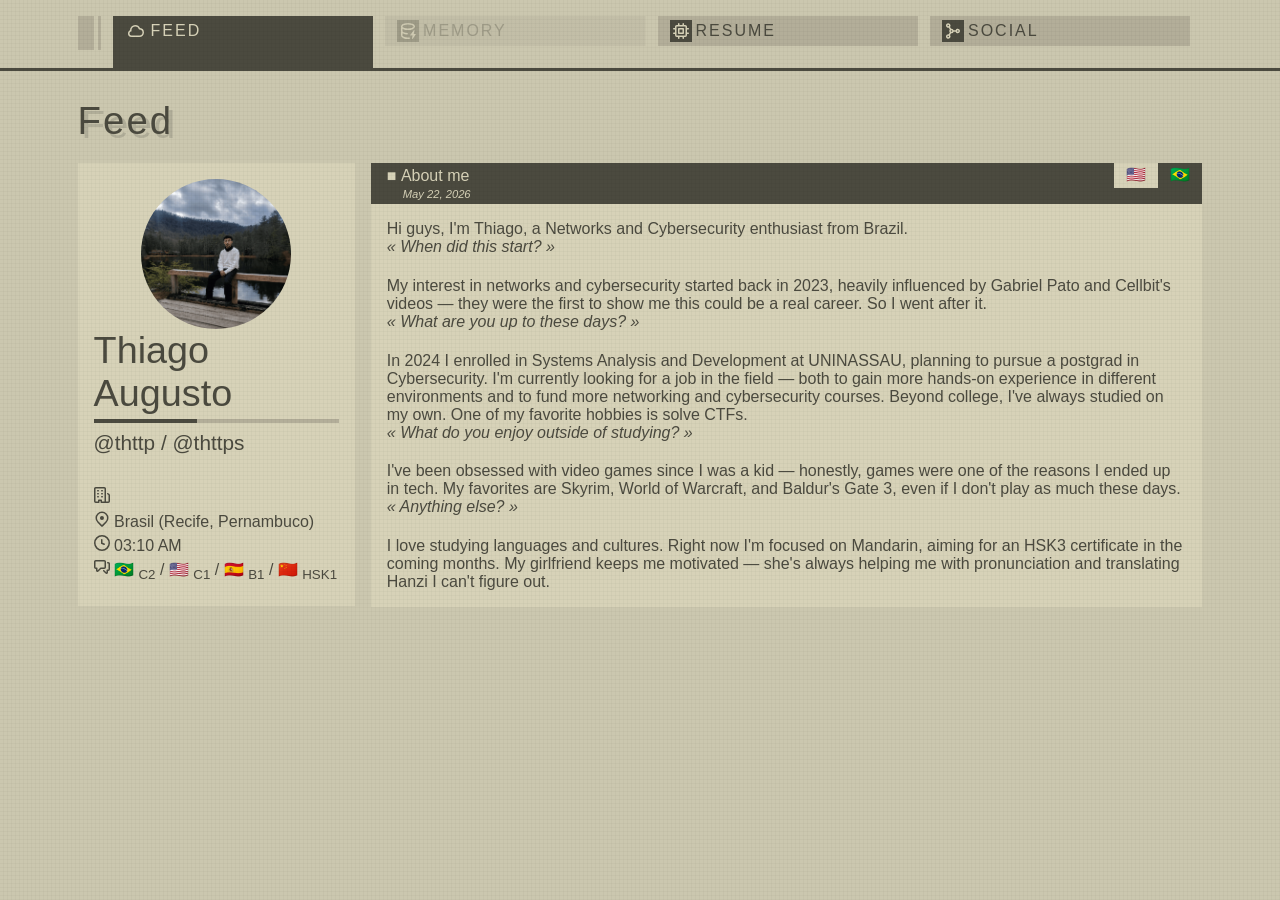
==== index.html @ b385a9b9 "feat: multilingual support in main content" ====
<!DOCTYPE html>
<html lang="en" prefix="og: http://ogp.me/ns#">

<head>
  <meta charset="utf-8">
  <meta name="viewport" content="width=device-width, initial-scale=1.0">
  <meta name="description" content="Portfolio of a weird Network Analyst/SOC. Discover some of my works, projects, and games or consult my resume to know more about me :)">
  <meta property="og:title" content="Thttp | Thiago Augusto online portfolio">
  <meta property="og:description" content="Portfolio of a weird Network Analyst/SOC. Discover some of my works, projects, and games or consult my resume to know more about me :)">
  <meta property="og:url" content="https://thttp.github.io/">
  <meta property="og:type" content="website">

  <link rel="canonical" href="https://thttp.github.io/">
  <link rel="icon" type="image/png" href="assets/img/favicon.png">
  <link rel="apple-touch-icon" sizes="114x114" href="assets/img/icon.png">

  <title>Thttp | Thiago Augusto online portfolio</title>

  <link rel="stylesheet" href="assets/css/root.css">
  <link rel="stylesheet" href="assets/css/styles.css">
  <link rel="stylesheet" href="assets/css/tokyo-night-dark.min.css">
</head>

<body class="loaded">

  <main>

    <div class="overlay"></div>

    <nav>
      <div class="left-border"></div>

      <div class="button active">
        <div>
          <i>
            <svg xmlns="http://www.w3.org/2000/svg" viewBox="0 0 16 16" width="16" height="16">
              <path d="M2 7.25A5.225 5.225 0 0 1 7.25 2a5.222 5.222 0 0 1 4.767 3.029A4.472 4.472 0 0 1 16 9.5c0 2.505-1.995 4.5-4.5 4.5h-8A3.474 3.474 0 0 1 0 10.5c0-1.41.809-2.614 2.001-3.17Zm1.54.482a.75.75 0 0 1-.556.832c-.86.22-1.484.987-1.484 1.936 0 1.124.876 2 2 2h8c1.676 0 3-1.324 3-3s-1.324-3-3-3a.75.75 0 0 1-.709-.504A3.72 3.72 0 0 0 7.25 3.5C5.16 3.5 3.5 5.16 3.5 7.25c.002.146.014.292.035.436l.004.036.001.008Z"></path>
            </svg>
          </i>
          Feed
        </div>
      </div>

      <div class="button disabled">
        <div>
          <i>
            <svg xmlns="http://www.w3.org/2000/svg" viewBox="0 0 16 16" width="16" height="16">
              <path d="M2.5 5.724V8c0 .248.238.7 1.169 1.159.874.43 2.144.745 3.62.822a.75.75 0 1 1-.078 1.498c-1.622-.085-3.102-.432-4.204-.975a5.565 5.565 0 0 1-.507-.28V12.5c0 .133.058.318.282.551.227.237.591.483 1.101.707 1.015.447 2.47.742 4.117.742.406 0 .802-.018 1.183-.052a.751.751 0 1 1 .134 1.494C8.89 15.98 8.45 16 8 16c-1.805 0-3.475-.32-4.721-.869-.623-.274-1.173-.619-1.579-1.041-.408-.425-.7-.964-.7-1.59v-9c0-.626.292-1.165.7-1.591.406-.42.956-.766 1.579-1.04C4.525.32 6.195 0 8 0c1.806 0 3.476.32 4.721.869.623.274 1.173.619 1.579 1.041.408.425.7.964.7 1.59 0 .626-.292 1.165-.7 1.591-.406.42-.956.766-1.578 1.04C11.475 6.68 9.805 7 8 7c-1.805 0-3.475-.32-4.721-.869a6.15 6.15 0 0 1-.779-.407Zm0-2.224c0 .133.058.318.282.551.227.237.591.483 1.101.707C4.898 5.205 6.353 5.5 8 5.5c1.646 0 3.101-.295 4.118-.742.508-.224.873-.471 1.1-.708.224-.232.282-.417.282-.55 0-.133-.058-.318-.282-.551-.227-.237-.591-.483-1.101-.707C11.102 1.795 9.647 1.5 8 1.5c-1.646 0-3.101.295-4.118.742-.508.224-.873.471-1.1.708-.224.232-.282.417-.282.55Z"></path>
              <path d="M14.49 7.582a.375.375 0 0 0-.66-.313l-3.625 4.625a.375.375 0 0 0 .295.606h2.127l-.619 2.922a.375.375 0 0 0 .666.304l3.125-4.125A.375.375 0 0 0 15.5 11h-1.778l.769-3.418Z"></path>
            </svg>
          </i>
          <span data-en="Memory" data-pt="Memória">Memory</span>
        </div>
      </div>

      <div class="button">
        <div>
          <i>
            <svg xmlns="http://www.w3.org/2000/svg" viewBox="0 0 16 16" width="16" height="16">
              <path d="M6.5.75V2h3V.75a.75.75 0 0 1 1.5 0V2h1.25c.966 0 1.75.784 1.75 1.75V5h1.25a.75.75 0 0 1 0 1.5H14v3h1.25a.75.75 0 0 1 0 1.5H14v1.25A1.75 1.75 0 0 1 12.25 14H11v1.25a.75.75 0 0 1-1.5 0V14h-3v1.25a.75.75 0 0 1-1.5 0V14H3.75A1.75 1.75 0 0 1 2 12.25V11H.75a.75.75 0 0 1 0-1.5H2v-3H.75a.75.75 0 0 1 0-1.5H2V3.75C2 2.784 2.784 2 3.75 2H5V.75a.75.75 0 0 1 1.5 0Zm5.75 11.75a.25.25 0 0 0 .25-.25v-8.5a.25.25 0 0 0-.25-.25h-8.5a.25.25 0 0 0-.25.25v8.5c0 .138.112.25.25.25ZM5.75 5h4.5a.75.75 0 0 1 .75.75v4.5a.75.75 0 0 1-.75.75h-4.5a.75.75 0 0 1-.75-.75v-4.5A.75.75 0 0 1 5.75 5Zm.75 4.5h3v-3h-3Z"></path>
            </svg>
          </i>
          <span data-en="Resume" data-pt="Currículo">Resume</span>
        </div>
      </div>

      <div class="button">
        <div>
          <i>
            <svg xmlns="http://www.w3.org/2000/svg" viewBox="0 0 16 16" width="16" height="16">
              <path d="M10.628 7.25a2.25 2.25 0 1 1 0 1.5H8.622a2.25 2.25 0 0 1-2.513 1.466L5.03 12.124a2.25 2.25 0 1 1-1.262-.814l1.035-1.832A2.245 2.245 0 0 1 4.25 8c0-.566.209-1.082.553-1.478L3.768 4.69a2.25 2.25 0 1 1 1.262-.814l1.079 1.908A2.25 2.25 0 0 1 8.622 7.25ZM2.5 2.5a.75.75 0 1 0 1.5 0 .75.75 0 0 0-1.5 0Zm4 4.75a.75.75 0 1 0 0 1.5.75.75 0 0 0 0-1.5Zm6.25 0a.75.75 0 1 0 0 1.5.75.75 0 0 0 0-1.5Zm-9.5 5.5a.75.75 0 1 0 0 1.5.75.75 0 0 0 0-1.5Z"></path>
            </svg>
          </i>
          Social
        </div>
      </div>

      <div class="button">
        <div>
          <i>
            <svg xmlns="http://www.w3.org/2000/svg" viewBox="0 0 16 16" width="16" height="16">
              <path fill-rule="evenodd" d="M6.5.75a.75.75 0 00-1.5 0V2H3.75A1.75 1.75 0 002 3.75V5H.75a.75.75 0 000 1.5H2v3H.75a.75.75 0 000 1.5H2v1.25c0 .966.784 1.75 1.75 1.75H5v1.25a.75.75 0 001.5 0V14h3v1.25a.75.75 0 001.5 0V14h1.25A1.75 1.75 0 0014 12.25V11h1.25a.75.75 0 000-1.5H14v-3h1.25a.75.75 0 000-1.5H14V3.75A1.75 1.75 0 0012.25 2H11V.75a.75.75 0 00-1.5 0V2h-3V.75zm5.75 11.75h-8.5a.25.25 0 01-.25-.25v-8.5a.25.25 0 01.25-.25h8.5a.25.25 0 01.25.25v8.5a.25.25 0 01-.25.25zM5.75 5a.75.75 0 00-.75.75v4.5c0 .414.336.75.75.75h4.5a.75.75 0 00.75-.75v-4.5a.75.75 0 00-.75-.75h-4.5zm.75 4.5v-3h3v3h-3z"></path>
            </svg>
          </i>
          .
        </div>
      </div>
    </nav>

    <div class="separator">
      <div></div>
    </div>

    <header>
      <div class="title">Feed</div>
    </header>

    <section class="extended feed">
      <div class="grid">

        <div class="profile">
          <div class="profile-card">

            <img
              src="assets/img/avatar.png"
              class="avatar"
              alt="Thiago Augusto"
              width="150"
              height="150">

            <div class="name">Thiago Augusto</div>

            <div class="life">
              <div class="bar">
                <div style="width: 42.1282%;"></div>
              </div>
            </div>

            <div class="name-alt">@thttp / @thttps</div>

            <div>
              <svg xmlns="http://www.w3.org/2000/svg" viewBox="0 0 16 16" width="16" height="16">
                <path d="M1.75 16A1.75 1.75 0 0 1 0 14.25V1.75C0 .784.784 0 1.75 0h8.5C11.216 0 12 .784 12 1.75v12.5c0 .085-.006.168-.018.25h2.268a.25.25 0 0 0 .25-.25V8.285a.25.25 0 0 0-.111-.208l-1.055-.703a.749.749 0 1 1 .832-1.248l1.055.703c.487.325.779.871.779 1.456v5.965A1.75 1.75 0 0 1 14.25 16h-3.5a.766.766 0 0 1-.197-.026c-.099.017-.2.026-.303.026h-3a.75.75 0 0 1-.75-.75V14h-1v1.25a.75.75 0 0 1-.75.75Zm-.25-1.75c0 .138.112.25.25.25H4v-1.25a.75.75 0 0 1 .75-.75h2.5a.75.75 0 0 1 .75.75v1.25h2.25a.25.25 0 0 0 .25-.25V1.75a.25.25 0 0 0-.25-.25h-8.5a.25.25 0 0 0-.25.25ZM3.75 6h.5a.75.75 0 0 1 0 1.5h-.5a.75.75 0 0 1 0-1.5ZM3 3.75A.75.75 0 0 1 3.75 3h.5a.75.75 0 0 1 0 1.5h-.5A.75.75 0 0 1 3 3.75Zm4 3A.75.75 0 0 1 7.75 6h.5a.75.75 0 0 1 0 1.5h-.5A.75.75 0 0 1 7 6.75ZM7.75 3h.5a.75.75 0 0 1 0 1.5h-.5a.75.75 0 0 1 0-1.5ZM3 9.75A.75.75 0 0 1 3.75 9h.5a.75.75 0 0 1 0 1.5h-.5A.75.75 0 0 1 3 9.75ZM7.75 9h.5a.75.75 0 0 1 0 1.5h-.5a.75.75 0 0 1 0-1.5Z"></path>
              </svg>
            </div>

            <div>
              <svg xmlns="http://www.w3.org/2000/svg" viewBox="0 0 16 16" width="16" height="16">
                <path d="m12.596 11.596-3.535 3.536a1.5 1.5 0 0 1-2.122 0l-3.535-3.536a6.5 6.5 0 1 1 9.192-9.193 6.5 6.5 0 0 1 0 9.193Zm-1.06-8.132v-.001a5 5 0 1 0-7.072 7.072L8 14.07l3.536-3.534a5 5 0 0 0 0-7.072ZM8 9a2 2 0 1 1-.001-3.999A2 2 0 0 1 8 9Z"></path>
              </svg>
              <span data-en="Brazil (Recife, Pernambuco)" data-pt="Brasil (Recife, Pernambuco)">Brasil (Recife, Pernambuco)</span>
            </div>

            <div>
              <svg xmlns="http://www.w3.org/2000/svg" viewBox="0 0 16 16" width="16" height="16">
                <path d="M8 0a8 8 0 1 1 0 16A8 8 0 0 1 8 0ZM1.5 8a6.5 6.5 0 1 0 13 0 6.5 6.5 0 0 0-13 0Zm7-3.25v2.992l2.028.812a.75.75 0 0 1-.557 1.392l-2.5-1A.751.751 0 0 1 7 8.25v-3.5a.75.75 0 0 1 1.5 0Z"></path>
              </svg>
              <span id="relife-time">--:-- --</span>
            </div>

            <div>
              <svg xmlns="http://www.w3.org/2000/svg" viewBox="0 0 16 16" width="16" height="16">
                <path d="M1.75 1h8.5c.966 0 1.75.784 1.75 1.75v5.5A1.75 1.75 0 0 1 10.25 10H7.061l-2.574 2.573A1.458 1.458 0 0 1 2 11.543V10h-.25A1.75 1.75 0 0 1 0 8.25v-5.5C0 1.784.784 1 1.75 1ZM1.5 2.75v5.5c0 .138.112.25.25.25h1a.75.75 0 0 1 .75.75v2.19l2.72-2.72a.749.749 0 0 1 .53-.22h3.5a.25.25 0 0 0 .25-.25v-5.5a.25.25 0 0 0-.25-.25h-8.5a.25.25 0 0 0-.25.25Zm13 2a.25.25 0 0 0-.25-.25h-.5a.75.75 0 0 1 0-1.5h.5c.966 0 1.75.784 1.75 1.75v5.5A1.75 1.75 0 0 1 14.25 12H14v1.543a1.458 1.458 0 0 1-2.487 1.03L9.22 12.28a.749.749 0 0 1 .326-1.275.749.749 0 0 1 .734.215l2.22 2.22v-2.19a.75.75 0 0 1 .75-.75h1a.25.25 0 0 0 .25-.25Z"></path>
              </svg>
              🇧🇷 <sub>C2</sub> / 🇺🇸 <sub>C1</sub> / 🇪🇸 <sub>B1</sub> / 🇨🇳 <sub>HSK1</sub>
            </div>

          </div>
        </div>

        <div class="timeline">

        <article>
           <div class="header">
             <div class="name">■&nbsp;<span data-en="About me" data-pt="Sobre mim">About me</span></div>
             <div class="metadata">
               <div class="languages">
                 <div class="active" data-lang="en">🇺🇸</div>
                 <div data-lang="pt">🇧🇷</div>
              </div>
              </div>
            </div>

            <div class="header">
              <div class="date"><span data-en="May 22, 2026" data-pt="22 de maio de 2026">May 22, 2026</span></div>
            </div>

            <div class="body">
              <div class="text">
                <p>
                  <span data-en="Hi guys, I'm Thiago, a Networks and Cybersecurity enthusiast from Brazil."
                        data-pt="Olá pessoal, me chamo Thiago, sou um entusiasta em Redes e Segurança Cibernética.">
                    Hi guys, I'm Thiago, a Networks and Cybersecurity enthusiast from Brazil.
                  </span><br>
                  <em data-en="« When did this start? »" data-pt="« Quando isso começou? »">« When did this start? »</em>
                </p>

                <p>
                  <span data-en ="My interest in networks and cybersecurity started back in 2023, heavily influenced by Gabriel Pato and Cellbit's videos — they were the first to show me this could be a real career. So I went after it."
                        data-pt="Meu interesse em redes e segurança cibernética começou em meiados de 2023, muito influenciado pelos vídeos do Gabriel Pato e do Cellbit — foram os primeiros a me mostrar que isso podia ser uma carreira real. E fui atrás.">
                    My interest in networks and cybersecurity started back in 2023, heavily influenced by Gabriel Pato and Cellbit's videos — they were the first to show me this could be a real career. So I went after it.
                  </span><br>
                  <em data-en="« What are you up to these days? »" data-pt="« O que faz atualmente? »">« What are you up to these days? »</em>
                </p>

                <p>
                  <span data-en="In 2024 I enrolled in Systems Analysis and Development at UNINASSAU, planning to pursue a postgrad in Cybersecurity. I'm currently looking for a job in the field — both to gain more hands-on experience in different environments and to fund more networking and cybersecurity courses. Beyond college, I've always studied on my own. One of my favorite hobbies is solve CTFs."
                        data-pt="Em 2024 entrei para a faculdade de Análise e Desenvolvimento de Sistemas na UNINASSAU, planejando fazer uma pós-graduação em Segurança Cibernética. Atualmente estou em busca de um emprego na área — tanto para ganhar mais experiência prática em diferentes ambientes quanto para financiar mais cursos de redes e segurança cibernética. Além da faculdade, sempre estudei por conta própria. Um dos meus hobbies favoritos é resolver CTFs.">
                    In 2024 I enrolled in Systems Analysis and Development at UNINASSAU, planning to pursue a postgrad in Cybersecurity. I'm currently looking for a job in the field — both to gain more hands-on experience in different environments and to fund more networking and cybersecurity courses. Beyond college, I've always studied on my own. One of my favorite hobbies is solve CTFs.
                   </span><br>
                   <em data-en="« What do you enjoy outside of studying? »" data-pt="« O que gosta de fazer além de estudar? »">« What do you enjoy outside of studying? »</em>
                </p>
 
                <p>
                  <span data-en="I've been obsessed with video games since I was a kid — honestly, games were one of the reasons I ended up in tech. My favorites are Skyrim, World of Warcraft, and Baldur's Gate 3, even if I don't play as much these days."
                        data-pt="Sou fissurado em video games desde pequeno — sinceramente, os jogos foram um dos motivos que me fez seguir para a área de tecnologia. Meus jogos favoritos são Skyrim, World of Warcraft e Baldur's Gate 3, mesmo que hoje em dia não jogue tanto.">
                    I've been obsessed with video games since I was a kid — honestly, games were one of the reasons I ended up in tech. My favorites are Skyrim, World of Warcraft, and Baldur's Gate 3, even if I don't play as much these days.
                  </span><br>
                  <em data-en="« Anything else? »" data-pt="« Algo mais? »">« Anything else? »</em>
                </p>

                <p>
                  <span data-en="I love studying languages and cultures. Right now I'm focused on Mandarin, aiming for an HSK3 certificate in the coming months. My girlfriend keeps me motivated — she's always helping me with pronunciation and translating Hanzi I can't figure out."
                        data-pt="Adoro estudar idiomas e culturas. Atualmente estou focado no mandarim, com o objetivo de conquistar o certificado HSK3 nos próximos meses. Minha namorada me mantém motivado — ela sempre me ajuda com a pronúncia e na tradução dos Hanzi que não consigo entender.">
                    I love studying languages and cultures. Right now I'm focused on Mandarin, aiming for an HSK3 certificate in the coming months. My girlfriend keeps me motivated — she's always helping me with pronunciation and translating Hanzi I can't figure out.
                  </span>
                </p>
              </div>
            </div>
          </article>

        </div>

      </div>
    </section>

  </main>

  <script src="assets/js/main.js"></script>
</body>
</html>
---- assets/css/root.css ----
/* Variables */
:root {
  /* Colors */
  --black: #4B4A3F;
  --white: #D7D2B8;
  --gray: #B3AE99;
  --blank: #E9E9E9;

  /* Text colors */
  --error: #BE7F74;
  --warn: #C0B496;
  --warn-alt: #E6DDAF;
  --link: #003A6B;
  --link-hover: #477698;

  /* Shadow colors */
  --shadow: rgba(75, 74, 63, .6);
  --shadow-light: rgba(75, 74, 63, .2);

  /* Background */
  --background: #CBC7AF;
  --background-loader: #000;
  --background-code: #1a1b26;
  --background-code-inline: #CBC7AE;

  /* Text size */
  --font-small: .7rem;
  --font-tall: 1.3rem;
  --font-taller: 1.6rem;
  --font-tallest: 2.4rem;
  --font-tag: .9rem;

  /* Icon sizes */
  --icon-size:  16px;
  --icon-tag-size: 12px;
  --icon-button-size: 22px;

  /* Border sizes */
  --border-thin: 1px;
  --border-normal: 2px;
  --border-thick: 3px;
  --border-xxthick: 8px;
  --border-xxxthick: 16px;

  /* Spacing */
  --spacing-1: 2px;
  --spacing-2: 4px;
  --spacing-3: 8px;
  --spacing-4: 12px;
  --spacing-5: 16px;
  --spacing-6: 20px;
  --spacing-7: 24px;
  --spacing-8: 28px;
  --spacing-9: 32px;

  /* Animations */
  --button-select-animation: .5s;
  --button-flash-animation: 2s;
  --loading-bar-animation: .1;
  --translation-animation: .4s;
  --frame-wrapper-animation: .4s;
  --card-hover-animation: .6s;
  --fade-animation: .4s;
  --fade-menu-delay: .1s;
  --fade-aside-delay: .05s;
  --fade-article-delay: .2s;
  --fade-link-delay: .05s;
  --social-link-hover-animation: .2s;

  /* Opacity */
  --secondary-opacity: .75;
  --disabled-opacity: .35;
  --placeholder-opacity: .2;

  /* Filters */
  --sepia-ratio: 50%;

  /* Buttons */
  --button-min-width: 140px;
  --button-minimize-border-radius: 8px;

  /* Tags */
  --tag-border-radius: 12px;

  /* Inline code */
  --code-inline-border-radius: 4px;

  /* Loading bar */
  --loading-bar-size: 18rem;

  /* Epsilon */
  --e: 4.9406564584124654e-322;
}

/* Body */
html {
  --webkit-text-size-adjust: 100%;
}

body {
  font-family: Lato, -apple-system, BlinkMacSystemFont, "Segoe UI", Roboto, "Helvetica Neue", Arial, sans-serif, "Apple Color Emoji", "Segoe UI Emoji", "Segoe UI Symbol";
  background-color: var(--background-loader);
  margin: 0;
  padding: 0;
}

.overlay {
  position: fixed;
  top: 0;
  left: 0;
  right: 0;
  bottom: 0;
  z-index: 500;
  pointer-events: none;
  background-image: linear-gradient(90deg, transparent, transparent 3px, rgba(0,0,0,.05) 4px), linear-gradient(transparent, transparent 3px, rgba(0,0,0,.05) 4px);
  background-size: 4px 4px;
}

/* Links */
a,
a:visited {
  color: var(--link);
  text-decoration: none;
  outline: none;
}

a:hover {
  color: var(--link-hover);
}

/* Loader */
#loader {
  color: var(--white);
  position: fixed;
  top: 0;
  left: 0;
  right: 0;
  bottom: 0;
  display: flex;
  flex-direction: column;
  justify-content: center;
  align-items: center;
  z-index: -1;
}

/* Unsupported browser */
#unsupported {
  margin: auto;
  padding: var(--spacing-4);
  font-size: 1rem;
}

#unsupported:not(.visible) {
  display: none;
  pointer-events: none;
}

#unsupported.visible+#loader-bar {
  display: none;
}

#unsupported sub {
  float: right;
  opacity: var(--disabled-opacity);
}

/* Loader bar and text */
#loader-bar {
  width: 70vw;
  max-width: var(--loading-bar-size);
  height: .4rem;
  padding: 1px;
  background-color: var(--gray);
}

#loader-bar>div {
  transition: width var(--loading-bar-animation);
  background-color: var(--black);
  height: 100%;
  width: 0%;
}

#loader-bar.error>div {
  background-color: var(--error);
}

#loader-text {
  width: 70vw;
  max-width: var(--loading-bar-size);
  margin-top: .5rem;
  height: 1rem;
  font-size: .8rem;
}

#loader-text .error {
  color: var(--error);
}

#loader-text>div {
  white-space: pre;
  font-family: monospace;
}

#loader-text>div:nth-child(1) {
  opacity: 1;
}

#loader-text>div:nth-child(2) {
  opacity: .9;
}

#loader-text>div:nth-child(3) {
  opacity: .8;
}

#loader-text>div:nth-child(4) {
  opacity: .6;
}

#loader-text>div:nth-child(5) {
  opacity: .4;
}

#loader-text>div:nth-child(6) {
  opacity: .2;
}

#loader-text>div:nth-child(7) {
  opacity: .1;
}

#loader-text>div {
  opacity: 0;
}
---- assets/css/styles.css ----
/* == Loader ========================================================================= */

body.loaded {
  background-color: var(--background);
  background-image: url("/as/v4/css/background.svg");
  background-size: cover;
}

.loader {
  position: fixed;
  top: 0;
  left: 0;
  right: 0;
  bottom: 0;
}

/* Lazy loading */
.lazy:not(.initial) {
  opacity: var(--placeholder-opacity);
  transition: opacity var(--fade-animation) ease-out;
}
.lazy.initial, .lazy.loaded, .lazy.error {
  opacity: initial;
}
.lazy.exited {
  visibility: hidden;
}

/* == Main ========================================================================= */

main {
  width: 100vw;
  height: 100vh;
  display: grid;
  grid-template-rows: min-content min-content min-content min-content max-content;
  grid-template-columns: .125fr 4fr .125fr;
  grid-template-areas:
    "nav nav nav"
    "separator separator separator"
    ". header ."
    "aside aside aside"
    "section section section";
  gap: 0 var(--spacing-5);
}

@media (min-width: 380px) {
  main {
    grid-template-areas:
      "nav nav nav"
      "separator separator separator"
      ". header ."
      ". aside ."
      ". section .";
  }
}

@media (min-width: 1180px) {
  main {
    grid-template-rows: min-content min-content min-content auto;
    grid-template-columns: .25fr 1.25fr 3.25fr .25fr;
    grid-template-areas:
      "... nav nav ..."
      "separator separator separator separator"
      ". header header ."
      ". aside section .";
  }
}

@media (min-width: 1720px) {
  main {
    grid-template-columns: .5fr 1fr 3fr .5fr;
  }
}

/* Selection */

::-moz-selection {
  color: var(--white);
  background: var(--black);
}

::selection {
  color: var(--white);
  background: var(--black);
}

.unselectable {
  -webkit-touch-callout: none;
  -webkit-user-select: none;
  -khtml-user-select: none;
  -moz-user-select: none;
  -ms-user-select: none;
  user-select: none;
}

/* == General ========================================================================= */

/* Disable scrollbars */
*::-webkit-scrollbar {
  display: none;
}

* {
  -ms-overflow-style: none;
  scrollbar-width: none;
}

/* Paragraphs */
p {
  margin: 0;
  padding: 0;
}

p:not(:last-child) {
  margin-bottom: var(--spacing-4);
}

/* Inline code */
code:not([class^=language-]) {
  background-color: var(--background-code-inline);
  border-radius: var(--code-inline-border-radius);
  padding: calc(var(--spacing-1) / 2) var(--spacing-2) var(--spacing-1);
}

/* == Buttons ========================================================================= */

.button {
  min-width: var(--button-min-width);
  color: var(--black);
  border-top: var(--border-normal) solid transparent;
  border-bottom: var(--border-normal) solid transparent;
  transition: border-color var(--button-select-animation) ease-out;
  cursor: pointer;
  display: flex;
  margin-bottom: var(--spacing-2);
}

.button:hover,
.button.active {
  border-color: var(--black);
  animation: flash var(--button-flash-animation) infinite;
}

.button>div {
  width: 100%;
  display: flex;
  align-items: center;
  margin: var(--spacing-1) 0;
  padding: 0 var(--spacing-2) var(--spacing-1);
  background: linear-gradient(to left, var(--gray) 50%, var(--black) 50%) right;
  background-size: 250% 100%;
  transition: var(--button-select-animation) ease-out;
}

.button>div::before {
  content: "■";
  margin-right: var(--spacing-2);
}

.button:hover>div,
.button.active>div {
  color: var(--white);
  background-position: left;
  box-shadow: 1px 1px 3px var(--shadow);
}

.button.active>div {
  background: linear-gradient(to left, var(--black) 50%, var(--blank) 50%) right;
  background-size: 250% 100%;
}

.button.active:hover>div {
  color: var(--black);
  background-position: left;
}

.button.active:hover {
  border-color: var(--blank);
}

.button>div i {
  display: flex;
  align-items: center;
  justify-content: center;
  margin: var(--spacing-2);
  background-color: var(--black);
  width: var(--icon-button-size);
  height: var(--icon-button-size);
  fill: var(--white);
}

.button.disabled {
  cursor: not-allowed;
  opacity: var(--disabled-opacity);
}

/* == Menu ========================================================================= */

nav {
  grid-area: nav;
  display: flex;
  align-items: flex-start;
  justify-content: space-between;
  margin-top: var(--spacing-4);
  overflow-x: auto;
  overflow-y: hidden;
  scroll-behavior: smooth;
  padding-left: var(--spacing-4);
}

nav .button {
  flex: 1 1 0;
  margin: 0;
  margin-right: var(--spacing-4);
  text-transform: uppercase;
  letter-spacing: var(--spacing-1);
  margin-bottom: calc(-1 * var(--border-normal));
}

nav .button>div {
  padding-bottom: 0;
}

nav .button:hover>div i {
  background-color: var(--white);
}

nav .button:hover>div i svg {
  fill: var(--black);
}

nav .button>div::before {
  content: "";
}

nav .button:hover>div,
nav .button.active>div {
  box-shadow: none;
}

nav .button:last-child {
  margin-right: 0;
  width: 1px;
  overflow: hidden;
  visibility: hidden;
  min-width: 0;
  flex: 0 1 0;
}

nav .button:last-child>div {
  padding-bottom: var(--spacing-6);
}

nav .button.active {
  border-color: transparent;
  border-bottom-color: var(--black);
}

nav .button.active>div {
  padding-bottom: var(--spacing-6);
  margin-bottom: 0;
}

nav .left-border {
  height: calc(100% - var(--spacing-6) - var(--border-normal));
}

@media (min-width: 1180px) {
  nav {
    padding-left: 0;
  }

  nav .left-border {
    display: block;
    margin-right: var(--spacing-4);
  }
}

/* == Border ========================================================================= */

.separator {
  grid-area: separator;
  border-top: var(--border-thick) solid var(--black);
  display: grid;
  grid-template-columns: .125fr 4fr .125fr;
  grid-template-areas: ". background .";
}

.separator div {
  grid-area: background;
  background-image: url(/as/v4/css/border.png);
  background-repeat: repeat-x;
  padding-top: var(--spacing-6);
}

@media (min-width: 1180px) {
  .separator {
    grid-template-columns: .25fr 1.25fr 3.25fr .25fr;
    grid-template-areas: ". background background .";
  }
}

@media (min-width: 1720px) {
  .separator {
    grid-template-columns: .5fr 1fr 3fr .5fr;
  }
}

/* == Header ========================================================================= */

header {
  grid-area: header;
  display: flex;
  justify-content: space-between;
  flex-wrap: wrap;
}

header .title {
  color: var(--black);
  font-size: var(--font-tallest);
  text-shadow: var(--spacing-2) var(--spacing-2) var(--shadow-light);
  margin: var(--spacing-3) 0 var(--spacing-6);
  letter-spacing: var(--spacing-1);
}

/* == Submenu ========================================================================= */

aside {
  grid-area: aside;
  display: flex;
  overflow: hidden;
}

aside .content {
  display: flex;
  flex-direction: column;
  overflow-y: auto;
  scroll-behavior: smooth;
  width: 100%;
}

aside .title,
aside .category {
  color: var(--black);
  background-color: var(--background);
  text-shadow: var(--spacing-2) var(--spacing-2) var(--shadow-light);
  letter-spacing: var(--spacing-1);
  z-index: 100;
}

aside .title {
  font-size: var(--font-tallest);
  margin: var(--spacing-3) 0 var(--spacing-6);
}

aside .category {
  font-size: var(--font-taller);
  margin: var(--spacing-1) 0 var(--spacing-2);

}

aside .content .fade-leave-active {
  display: none !important;
}

/* Mobile menu */
aside .button:not(.active),
aside .category,
aside .title {
  display: none;
}

aside .button.active~.button.active {
  display: none;
}

aside.open {
  position: fixed;
  top: 0;
  left: 0;
  right: 0;
  bottom: 0;
  background-color: var(--background);
  z-index: 100;
}

aside.open .button:not(.active) {
  display: flex;
}

aside.open .category,
aside .title {
  display: block;
}

aside.open .title {
  position: sticky;
  top: 0;
}

aside.open .category {
  position: sticky;
  top: calc(var(--spacing-3) + var(--font-tallest));
}

aside.open .left-border {
  display: block;
  margin: 0 var(--spacing-4);
}

aside.open .content {
  margin: var(--spacing-4) 0;
  margin-right: var(--spacing-4);
}

@media (min-width: 1180px) {
  aside.open {
    position: static;
  }

  aside.open .title {
    display: none;
  }

  aside.open .category {
    position: static;
  }

  aside .left-border,
  aside.open .left-border {
    margin: 0;
    display: block;
  }

  aside .content,
  aside.open .content {
    margin: 0;
    margin-left: var(--spacing-4);
  }

  aside .button:not(.active),
  aside .button.active~.button.active {
    display: flex;
  }

  aside .category {
    display: block;
    position: sticky;
    top: 0px;
  }

}

/* == Section ========================================================================= */

section {
  grid-area: section;
  display: grid;
  grid-auto-rows: min-content;
  grid-template-columns: 1fr;
  gap: var(--spacing-5);
  overflow-y: auto;
  scroll-behavior: smooth;
  margin-top: var(--spacing-5);
}

@media (min-width: 860px) {
  section {
    grid-template-columns: 1fr 1fr;
  }
}

@media (min-width: 1180px) {
  section {
    margin-top: 0;
  }
}

/* Metadata */

section .metadata {
  color: var(--black);
  display: flex;
  justify-content: space-between;
  background-color: var(--gray);
}
@media (min-width: 860px) {
  section .metadata {
    grid-column: 1 / span 2;
  }
}

section .metadata .date {
  margin-left: var(--spacing-5);
  display: flex;
  align-items: center;
  text-transform: capitalize;
}

section .metadata i {
  display: flex;
  align-items: center;
  justify-content: center;
  margin-right: var(--spacing-2);
  width: var(--icon-size);
  height: var(--icon-size);
}

section .metadata i svg {
  fill: currentColor;
}

section .metadata .languages {
  display: flex;
}

section .metadata .languages > div {
  padding: var(--spacing-1) var(--spacing-4) var(--spacing-2);
  cursor: pointer;
  flex: 1 1 0;
  transition: background-color var(--button-select-animation) ease-out, color var(--button-select-animation) ease-out;
}

section .metadata .languages > div.active, section .metadata .languages > div:hover {
  color: var(--white);
  animation: flash var(--button-flash-animation) infinite;
  background-color: var(--black);
}

section .metadata .languages > div.active:hover {
  color: var(--black);
  background-color: var(--blank);
}

section .metadata .languages > div.disabled {
  cursor: not-allowed;
  opacity: var(--disabled-opacity);
}

section .metadata .languages > div.disabled.missing {
  background-color: var(--error);
}

/* == Card ========================================================================= */

article {
  display: flex;
  flex-direction: column;
}

@media (min-width: 860px) {
  article.full {
    grid-column: 1 / span 2;
  }

  article.half {
    grid-column: span 1;
  }
}

/* Card header */
article .header {
  background-color: var(--black);
  color: var(--white);
  padding: var(--spacing-1) var(--spacing-5) var(--spacing-2);
  display: flex;
  align-items: center;
  justify-content: space-between;
}

article .header>div {
  display: flex;
  align-items: center;
}

article .header i {
  display: flex;
  align-items: center;
  justify-content: center;
  margin-right: var(--spacing-2);
  width: var(--icon-size);
  height: var(--icon-size);
}

article .header i svg {
  fill: currentColor;
}

article .header .origin {
  color: var(--blank);
  opacity: var(--secondary-opacity);
}

/* Card body */
article .body {
  background-color: var(--white);
  color: var(--black);
  padding: var(--spacing-5);
  flex-grow: 1;
}

article .body.paddingless {
  padding: 0;
}

article .body .entry {
  width: 100%;
  display: flex;
  justify-content: space-between;
}

article .body hr {
  border-color: var(--gray);
  margin: var(--spacing-3) calc(-1 * var(--spacing-2));
}

/* Card repository */
article .body .github .calendar {
  display: flex;
  justify-content: space-between;
  margin-top: var(--spacing-4);
}

article .body .github .calendar .block {
  height: 12px;
  width: 12px;
  border: 1px solid var(--gray);
}

article .body .github .calendar .block.filled {
  background-color: var(--black);
}

/* Card code snippets */
article .body .snippet {
  height: 100%;
  width: 100%;
  filter: sepia(var(--sepia-ratio));
  display: grid;
  grid-template-columns: 1fr;
}

article .body .snippet .wrapper {
  overflow-x: auto;
  scroll-behavior: smooth;
}

article .body .snippet pre {
  margin: var(--spacing-5);
}

article .body .snippet,
article .body .snippet pre code.hljs {
  color: var(--gray);
  background-color: var(--background-code);
}

.hljs-comment {
  color: #A1A8C4 !important;
}

/* Card videos and images */
article .body .media {
  width: 100%;
}

article .media video,
article .media img,
article .frame video,
article .frame img,
article .text video,
article .text img {
  width: 100%;
  /*filter: sepia(var(--sepia-ratio)); *//* To keep ? */
}

article .text .center {
  text-align: center;
}

article .text img[src$="placeholder.png"] {
  filter: sepia(100%);
  opacity: var(--placeholder-opacity);
}

article blockquote {
  margin: 0;
  padding: var(--spacing-2) 0;
  padding-left: var(--spacing-6);
  border-left: var(--border-xxthick) solid var(--gray);
  font-style: italic;
}

article blockquote + p {
  margin-top: var(--spacing-4);
}

/* Card warnings */
article.warn .header {
  background-color: var(--warn);
  color: var(--black);
}

article.warn .body {
  background-color: var(--warn-alt);
}

/* Card iframes */
article .frame .wrapper {
  position: relative;
  padding-bottom: 56.25%;
  background-color: var(--gray);
  transition: filter var(--frame-wrapper-animation) ease-out;
}

article .frame .wrapper:not(.enabled):hover {
  filter: grayscale(100%);
  cursor: pointer;
}

article .frame .wrapper .placeholder {
  display: flex;
  justify-content: center;
  align-items: center;
}

article .frame .wrapper iframe,
article .frame .wrapper .placeholder {
  position: absolute;
  top: 0;
  left: 0;
  width: 100%;
  height: 100%;
  border: none;
}

article .frame .wrapper .placeholder p {
  padding: 0 var(--spacing-4);
}

article.fullscreen {
  position: fixed;
  top: 0;
  left: 0;
  right: 0;
  bottom: 0;
  padding: 0;
  z-index: 1000;
}

article.fullscreen .frame {
  display: flex;
  flex-direction: column;
  height: 100%;
}

article.fullscreen .frame .wrapper {
  padding: 0;
  flex-grow: 1;
}

article.fullscreen .minimize, article .maximize {
  cursor: pointer;
  padding-left: var(--spacing-2);
  transition: background-color var(--button-select-animation) ease-out;
  border-radius: var(--button-minimize-border-radius);
}

article.fullscreen .minimize:hover, article .maximize:hover {
  color: var(--black);
  background-color: var(--white);
}

article.fullscreen .minimize i, article .maximize i {
  margin-left: var(--spacing-2);
}

article a.maximize {
  display: flex;
  align-items: center;
  color: inherit;
}

/* Card placeholders */
article.placeholder .header,
article.placeholder .body {
  background-color: var(--gray);
  opacity: var(--placeholder-opacity);
}

article.placeholder {
  display: none;
}

@media (min-width: 860px) {
  article.placeholder {
    display: flex;
  }
}

/* Card overview */
article.overview {
  cursor: pointer;
  transition: filter var(--card-hover-animation) ease-out 0;
}

article.overview.placeholder {
  pointer-events: none;
}

article.overview:hover {
  filter: brightness(1.1);
}

/* == Extended section ============================================================= */

.extended {
  grid-area: auto / aside / auto / section;
  display: flex;
  flex-direction: column;
}

.extended .about {
  width: 100%;
}

/* == Tags ========================================================================= */

.tags {
  display: flex;
  flex-wrap: wrap;
  border-top: var(--border-thin) solid var(--gray);
  margin-top: var(--spacing-6);
  padding-top: var(--spacing-4);
}

.tags>div {
  display: flex;
  align-items: center;
  background-color: var(--gray);
  font-size: var(--font-tag);
  color: var(--black);
  padding: 0 var(--spacing-4) var(--spacing-1);
  border-radius: var(--tag-border-radius);
  margin-right: var(--spacing-4);
  margin-bottom: var(--spacing-2);
  cursor: pointer;
}

.tags>div:hover {
  background-color: var(--black);
  color: var(--white);
  transition: background-color var(--button-select-animation) ease-out;
}

.tags>div svg {
  fill: currentColor;
  margin-right: var(--spacing-2);
  width: var(--icon-tag-size);
  height: var(--icon-tag-size);
}

/* == Links ============================================================================= */

.links {
  display: grid;
  grid-template-columns: repeat(auto-fit, minmax(100px, 1fr));
  gap: var(--spacing-5);
}

.links a {
  aspect-ratio: 1;
  background-color: var(--white);
}

.links a.disabled {
  cursor: not-allowed;
  opacity: var(--disabled-opacity);
}

.links a article {
  position: relative;
  padding-bottom: 100%;
  background-color: var(--white);
  transition: all var(--social-link-hover-animation) ease-in;
}

.links a article .header {
  position: absolute;
  padding: var(--spacing-1) var(--spacing-1) var(--spacing-2);
  justify-content: center;
  transition: all var(--social-link-hover-animation) ease-in;
  z-index: 100;
  top: 0;
  left: 0;
  right: 0;
}

.links a article .body {
  position: absolute;
  bottom: 0;
  top: var(--spacing-5);
  left: 0;
  right: 0;
  display: flex;
  justify-content: center;
  align-items: center;
  background-size: cover;
  background-position: center;
}

.links a article .body svg {
  width: 60%;
  filter: sepia(var(--sepia-ratio));
}

.links a article:hover .header {
  color: var(--black);
  background-color: var(--white);
  font-weight: bold;
}

.links a article:hover .body {
  background-color: var(--gray);
}

/* == Left border ========================================================================= */

.left-border {
  display: none;
  border-left: var(--border-xxxthick) solid var(--gray);
  border-right: var(--border-thick) solid var(--gray);
  margin-top: var(--spacing-2);
  padding-left: var(--spacing-2);
}

/* == Feed tab ========================================================================= */

.feed .grid {
  display: grid;
  grid-template-columns: 5fr;
  grid-template-areas:
    "profile"
    "timeline";
  gap: var(--spacing-5);
}

.feed .profile {
  background-color: var(--white);
  padding: var(--spacing-5);
  grid-area: profile;
  color: var(--black);
  height: fit-content;
  display: flex;
  justify-content: center;
}


.feed .profile-card {
  display: flex;
  flex-direction: column;
  width: fit-content;
}

.feed .profile .avatar {
  margin: 0 auto;
  border-radius: 50%;
  width: 150px;
  height: 150px;
}

.feed .profile .name {
  font-size: 37.77px;
}

.feed .profile .name-alt {
  font-size: var(--font-tall);
  margin-bottom: var(--spacing-9);
}

.feed .profile div {
  margin-bottom: var(--spacing-2);
}

.feed .profile svg {
  fill: currentColor;
}

.feed .profile .life {
  display: flex;
  align-items: center;
}

.feed .profile .life .bar {
  height: 4px;
  flex-grow: 1;
  background-color: var(--gray);
}

.feed .profile .life .bar > div {
  height: 100%;
  background-color: var(--black);
  transition: width .2s ease-in-out;
}

@media (min-width: 1180px) {
  .feed .grid {
    grid-template-columns: 1.25fr 3.75fr;
    grid-template-areas: "profile timeline";
  }
}

.feed .timeline {
  grid-area: timeline;
  display: flex;
  flex-direction: column;
  flex-wrap: wrap;
  align-content: center;
}

.feed article {
  width: 100%;
  margin-bottom: var(--spacing-5);
}

.feed article .header {
  padding: 0;
  padding-left: var(--spacing-5);
}

.feed article .header .name {
  padding-top: var(--spacing-1);
  padding-bottom: var(--spacing-1);
}

.feed article .header .metadata {
  background-color: var(--black);
  color: var(--white);
  height: 100%;
}

.feed article .header .metadata div.active {
  background-color: var(--white);
  color: var(--black);
}

.feed article .header.warn {
  background-color: var(--warn-alt);
  color: var(--black);
}

.feed article .body {
  position: relative;
}

.feed article .date {
  font-style: italic;
  font-size: var(--font-small);
  background-color: var(--black);
  color: var(--white);
  padding-left: var(--spacing-5);
  padding-bottom: var(--spacing-2);
  text-transform: capitalize;
}

.feed article .header .text {
  font-style: italic;
  font-size: var(--font-small);
  padding-left: var(--spacing-5);
  padding-top: var(--spacing-2);
  padding-bottom: var(--spacing-2);
}

.feed .text p {
  margin-bottom: 1.3em;
}

.feed .text p:last-child {
  margin-bottom: 0;
}

/*
.feed article .date {
  color: var(--blank);
  opacity: var(--secondary-opacity);
  font-style: italic;
  font-size: var(--font-small);
}
*/
/* == Memory tab ========================================================================= */

.memory .links {
  grid-template-columns: repeat(auto-fit, minmax(200px, 1fr));
}

/* == Resume tab ========================================================================= */

.resume iframe {
  border: none;
  width: 100%;
  opacity: 0;
  transition: opacity var(--fade-animation) ease-out;
}
.resume iframe.visible {
  opacity: 1;
}

/* == Animations ========================================================================= */

/* Flash */
@keyframes flash {
  0% {
    filter: brightness(1);
  }

  30% {
    filter: brightness(1);
  }

  50% {
    filter: brightness(1.25);
  }

  70% {
    filter: brightness(1);
  }

  100% {
    filter: brightness(1);
  }
}

/* == Transitions ========================================================================= */

/* Fade */
.fade-move,
.fade-enter-active,
.fade-leave-active {
  transition: opacity var(--fade-animation) ease-out;
}

.fade-enter-from,
.fade-leave-to {
  opacity: 0;
}

.fade-leave-active {
  display: none !important;
}

.fade-enter-from.disabled,
.fade-leave-to.disabled {
  opacity: 0 !important;
}

/* Translation from right */

.from-right-move,
.from-right-enter-active,
.from-right-leave-active {
  transition: transform var(--translation-animation) linear, opacity var(--translation-animation) ease-out;
}

.from-right-enter-from,
.from-right-leave-to {
  transform: translateX(100%);
  opacity: 0;
}

.from-right-leave-active {
  display: none;
}

/* Construction */

#construction {
  background-color: var(--warn-alt);
  color: var(--black);
  height: min-content;
  margin: var(--spacing-3);
  margin-right: 0;
}

#construction .header {
  background-color: var(--warn);
  color: var(--black);
  padding: var(--spacing-1) var(--spacing-3) var(--spacing-2);
  display: flex;
  align-items: center;
  justify-content: space-between;
}

#construction .header>div {
  display: flex;
  align-items: center;
}

#construction .header i {
  display: flex;
  align-items: center;
  justify-content: center;
  margin-right: var(--spacing-2);
  width: var(--icon-size);
  height: var(--icon-size);
}

#construction .header i svg {
  fill: currentColor;
}

#construction .body {
  padding: var(--spacing-3);
}
---- assets/css/tokyo-night-dark.min.css ----
pre code.hljs {
  display:block;
  overflow-x:auto;
  padding:1em
}
code.hljs {
  padding:3px 5px
}
/*!
  Theme: Tokyo-night-Dark
  origin: https://github.com/enkia/tokyo-night-vscode-theme
  Description: Original highlight.js style
  Author: (c) Henri Vandersleyen <hvandersleyen@gmail.com>
  License: see project LICENSE
  Touched: 2022
*/.hljs-comment,
.hljs-meta {
  color:#565f89
}
.hljs-deletion,
.hljs-doctag,
.hljs-regexp,
.hljs-selector-attr,
.hljs-selector-class,
.hljs-selector-id,
.hljs-selector-pseudo,
.hljs-tag,
.hljs-template-tag,
.hljs-variable.language_ {
  color:#f7768e
}
.hljs-link,
.hljs-literal,
.hljs-number,
.hljs-params,
.hljs-template-variable,
.hljs-type,
.hljs-variable {
  color:#ff9e64
}
.hljs-attribute,
.hljs-built_in {
  color:#e0af68
}
.hljs-keyword,
.hljs-property,
.hljs-subst,
.hljs-title,
.hljs-title.class_,
.hljs-title.class_.inherited__,
.hljs-title.function_ {
  color:#7dcfff
}
.hljs-selector-tag {
  color:#73daca
}
.hljs-addition,
.hljs-bullet,
.hljs-quote,
.hljs-string,
.hljs-symbol {
  color:#9ece6a
}
.hljs-code,
.hljs-formula,
.hljs-section {
  color:#7aa2f7
}
.hljs-attr,
.hljs-char.escape_,
.hljs-keyword,
.hljs-name,
.hljs-operator {
  color:#bb9af7
}
.hljs-punctuation {
  color:#c0caf5
}
.hljs {
  background:#1a1b26;
  color:#9aa5ce
}
.hljs-emphasis {
  font-style:italic
}
.hljs-strong {
  font-weight:700
}
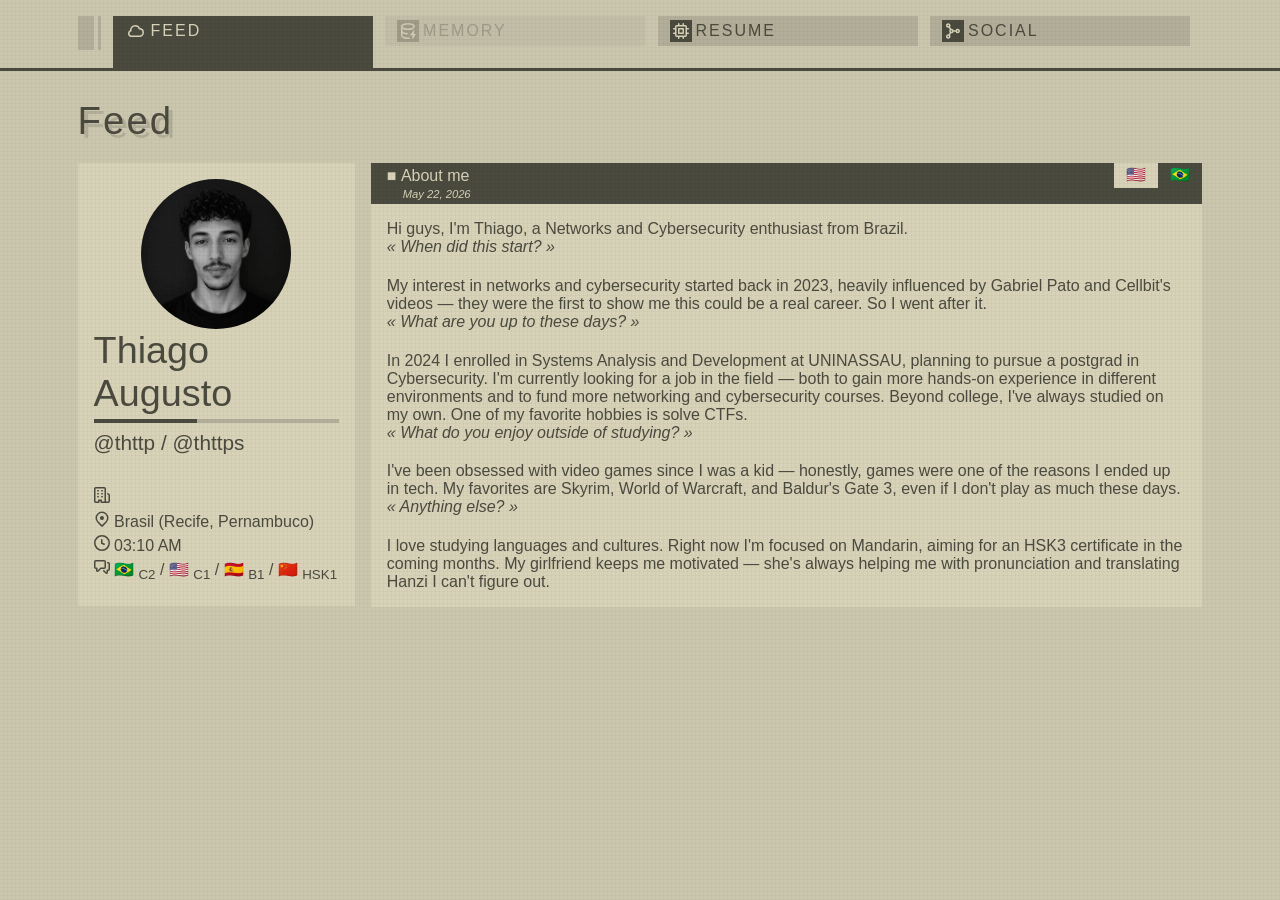
==== commit 7ef0f9db: "feat: add profile avatar; chore: added a protection layer" ====
--- a/index.html
+++ b/index.html
@@ -102,7 +102,7 @@
           <div class="profile-card">
 
             <img
-              src="assets/img/avatar.png"
+              src="assets/img/profile.png"
               class="avatar"
               alt="Thiago Augusto"
               width="150"
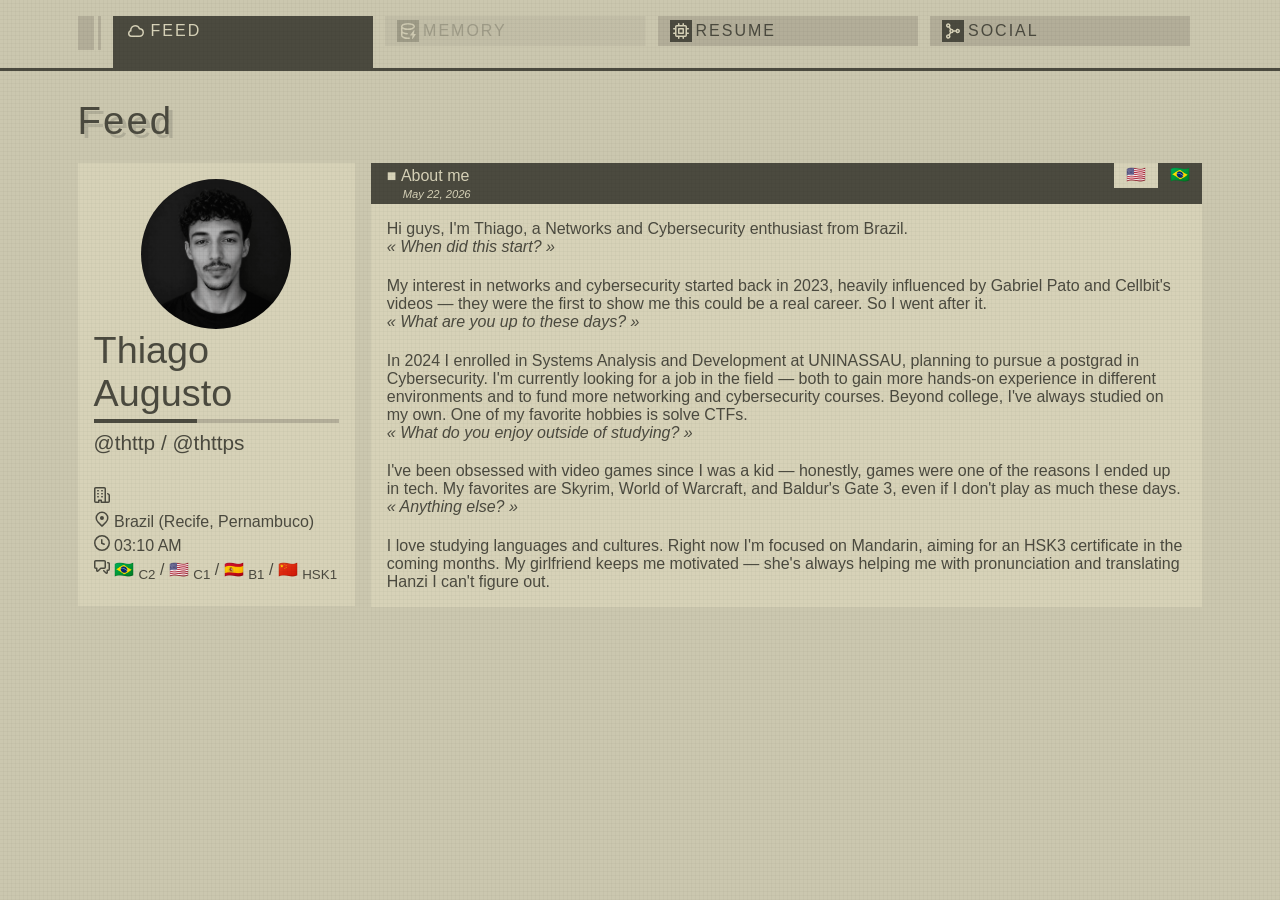
==== commit 72bc3337: "feat: add tab system, multilingual titles, resume and social sections" ====
--- a/index.html
+++ b/index.html
@@ -30,7 +30,7 @@
     <nav>
       <div class="left-border"></div>
 
-      <div class="button active">
+      <div class="button active" data-tab="feed">
         <div>
           <i>
             <svg xmlns="http://www.w3.org/2000/svg" viewBox="0 0 16 16" width="16" height="16">
@@ -41,7 +41,7 @@
         </div>
       </div>
 
-      <div class="button disabled">
+      <div class="button disabled" data-tab="memory">
         <div>
           <i>
             <svg xmlns="http://www.w3.org/2000/svg" viewBox="0 0 16 16" width="16" height="16">
@@ -53,7 +53,7 @@
         </div>
       </div>
 
-      <div class="button">
+      <div class="button" data-tab="resume">
         <div>
           <i>
             <svg xmlns="http://www.w3.org/2000/svg" viewBox="0 0 16 16" width="16" height="16">
@@ -64,7 +64,7 @@
         </div>
       </div>
 
-      <div class="button">
+      <div class="button" data-tab="social">
         <div>
           <i>
             <svg xmlns="http://www.w3.org/2000/svg" viewBox="0 0 16 16" width="16" height="16">
@@ -95,7 +95,7 @@
       <div class="title">Feed</div>
     </header>
 
-    <section class="extended feed">
+    <section class="extended feed" data-tab-content="feed">
       <div class="grid">
 
         <div class="profile">
@@ -150,14 +150,14 @@
 
         <div class="timeline">
 
-        <article>
-           <div class="header">
-             <div class="name">■&nbsp;<span data-en="About me" data-pt="Sobre mim">About me</span></div>
-             <div class="metadata">
-               <div class="languages">
-                 <div class="active" data-lang="en">🇺🇸</div>
-                 <div data-lang="pt">🇧🇷</div>
-              </div>
+          <article>
+            <div class="header">
+              <div class="name">■&nbsp;<span data-en="About me" data-pt="Sobre mim">About me</span></div>
+              <div class="metadata">
+                <div class="languages">
+                  <div class="active" data-lang="en">🇺🇸</div>
+                  <div data-lang="pt">🇧🇷</div>
+                </div>
               </div>
             </div>
 
@@ -176,7 +176,7 @@
                 </p>
 
                 <p>
-                  <span data-en ="My interest in networks and cybersecurity started back in 2023, heavily influenced by Gabriel Pato and Cellbit's videos — they were the first to show me this could be a real career. So I went after it."
+                  <span data-en="My interest in networks and cybersecurity started back in 2023, heavily influenced by Gabriel Pato and Cellbit's videos — they were the first to show me this could be a real career. So I went after it."
                         data-pt="Meu interesse em redes e segurança cibernética começou em meiados de 2023, muito influenciado pelos vídeos do Gabriel Pato e do Cellbit — foram os primeiros a me mostrar que isso podia ser uma carreira real. E fui atrás.">
                     My interest in networks and cybersecurity started back in 2023, heavily influenced by Gabriel Pato and Cellbit's videos — they were the first to show me this could be a real career. So I went after it.
                   </span><br>
@@ -187,10 +187,10 @@
                   <span data-en="In 2024 I enrolled in Systems Analysis and Development at UNINASSAU, planning to pursue a postgrad in Cybersecurity. I'm currently looking for a job in the field — both to gain more hands-on experience in different environments and to fund more networking and cybersecurity courses. Beyond college, I've always studied on my own. One of my favorite hobbies is solve CTFs."
                         data-pt="Em 2024 entrei para a faculdade de Análise e Desenvolvimento de Sistemas na UNINASSAU, planejando fazer uma pós-graduação em Segurança Cibernética. Atualmente estou em busca de um emprego na área — tanto para ganhar mais experiência prática em diferentes ambientes quanto para financiar mais cursos de redes e segurança cibernética. Além da faculdade, sempre estudei por conta própria. Um dos meus hobbies favoritos é resolver CTFs.">
                     In 2024 I enrolled in Systems Analysis and Development at UNINASSAU, planning to pursue a postgrad in Cybersecurity. I'm currently looking for a job in the field — both to gain more hands-on experience in different environments and to fund more networking and cybersecurity courses. Beyond college, I've always studied on my own. One of my favorite hobbies is solve CTFs.
-                   </span><br>
-                   <em data-en="« What do you enjoy outside of studying? »" data-pt="« O que gosta de fazer além de estudar? »">« What do you enjoy outside of studying? »</em>
-                </p>
- 
+                  </span><br>
+                  <em data-en="« What do you enjoy outside of studying? »" data-pt="« O que gosta de fazer além de estudar? »">« What do you enjoy outside of studying? »</em>
+                </p>
+
                 <p>
                   <span data-en="I've been obsessed with video games since I was a kid — honestly, games were one of the reasons I ended up in tech. My favorites are Skyrim, World of Warcraft, and Baldur's Gate 3, even if I don't play as much these days."
                         data-pt="Sou fissurado em video games desde pequeno — sinceramente, os jogos foram um dos motivos que me fez seguir para a área de tecnologia. Meus jogos favoritos são Skyrim, World of Warcraft e Baldur's Gate 3, mesmo que hoje em dia não jogue tanto.">
@@ -210,8 +210,54 @@
           </article>
 
         </div>
-
-      </div>
+      </div>
+    </section>
+
+    <section class="extended resume" data-tab-content="resume" style="display:none;">
+      <div class="metadata">
+        <div></div>
+        <div class="languages">
+          <div class="active" data-lang="en">🇺🇸</div>
+                  <div data-lang="pt">🇧🇷</div>
+        </div>
+      </div>
+
+      <article class="about">
+        <div class="header">
+          <div>
+            <i>
+              <svg xmlns="http://www.w3.org/2000/svg" viewBox="0 0 16 16" width="16" height="16">
+                <path d="M4.75 7a.75.75 0 000 1.5h4.5a.75.75 0 000-1.5h-4.5zM5 4.75A.75.75 0 015.75 4h5.5a.75.75 0 010 1.5h-5.5A.75.75 0 015 4.75zM6.75 10a.75.75 0 000 1.5h4.5a.75.75 0 000-1.5h-4.5z"></path>
+                <path d="M0 1.75C0 .784.784 0 1.75 0h12.5C15.216 0 16 .784 16 1.75v12.5A1.75 1.75 0 0114.25 16H1.75A1.75 1.75 0 010 14.25zm1.75-.25a.25.25 0 00-.25.25v12.5c0 .138.112.25.25.25h12.5a.25.25 0 00.25-.25V1.75a.25.25 0 00-.25-.25z"></path>
+              </svg>
+            </i>
+            <span data-en="Resume" data-pt="Currículo">Resume</span>
+          </div>
+          <a class="maximize" href="" target="_blank">
+            <span data-en="Open in new tab" data-pt="Abrir em nova aba">Open in new tab</span>
+            <i>
+              <svg xmlns="http://www.w3.org/2000/svg" viewBox="0 0 16 16" width="16" height="16">
+                <path d="M10.5 3a.75.75 0 01.75.75v1h1a.75.75 0 010 1.5h-1v1a.75.75 0 01-1.5 0v-1h-1a.75.75 0 010-1.5h1v-1A.75.75 0 0110.5 3z"></path>
+                <path d="M6.75 0h7.5C15.216 0 16 .784 16 1.75v7.5A1.75 1.75 0 0114.25 11h-7.5A1.75 1.75 0 015 9.25v-7.5C5 .784 5.784 0 6.75 0zM6.5 1.75v7.5c0 .138.112.25.25.25h7.5a.25.25 0 00.25-.25v-7.5a.25.25 0 00-.25-.25h-7.5a.25.25 0 00-.25.25z"></path>
+                <path d="M1.75 5A1.75 1.75 0 000 6.75v7.5C0 15.216.784 16 1.75 16h7.5A1.75 1.75 0 0011 14.25v-1.5a.75.75 0 00-1.5 0v1.5a.25.25 0 01-.25.25h-7.5a.25.25 0 01-.25-.25v-7.5a.25.25 0 01.25-.25h1.5a.75.75 0 000-1.5h-1.5z"></path>
+              </svg>
+            </i>
+          </a>
+        </div>
+        <div class="body paddingless">
+          <div class="frame">
+            <iframe
+              src="/resume"
+              sandbox="allow-same-origin allow-scripts"
+              style="height: 1102px;"
+              class="visible">
+            </iframe>
+          </div>
+        </div>
+      </article>
+    </section>
+
+    <section class="extended social" data-tab-content="social" style="display:none;">
     </section>
 
   </main>
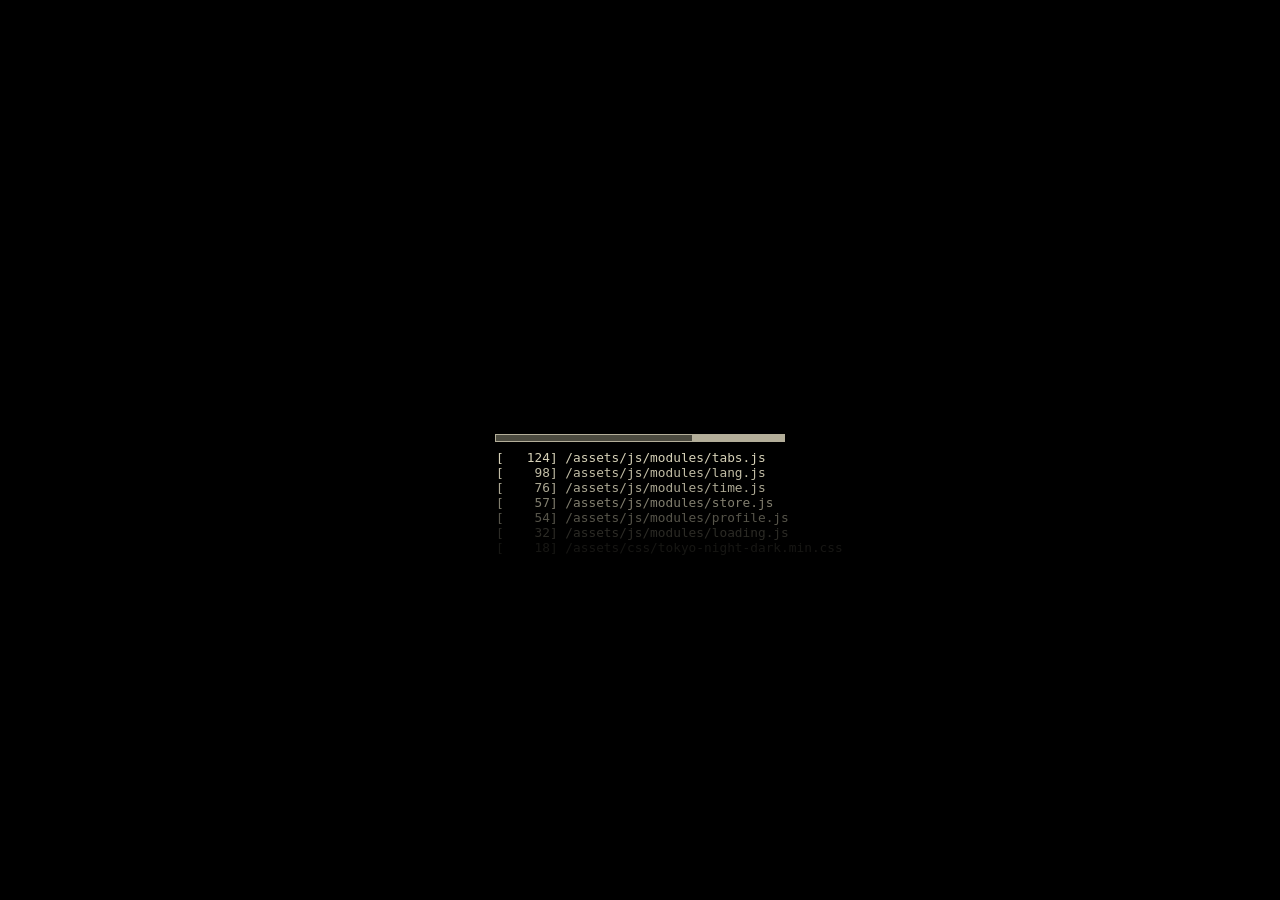
==== commit 3dadf03a: "feat: implement loading screen with progress messages and enhance resume loading functionality" ====
--- a/index.html
+++ b/index.html
@@ -21,7 +21,13 @@
   <link rel="stylesheet" href="assets/css/tokyo-night-dark.min.css">
 </head>
 
-<body class="loaded">
+<body>
+
+  <div id="loader">
+    <div id="unsupported"><strong>[NOTICE]</strong><br> It seems your browser is not compatible with my portfolio...<br> You can still checkout my <a href="https://github.com/thttp">GitHub</a> if you wish. <br><sub>Sorry for the trouble く8彡</sub></div>
+    <div id="loader-bar" style="display: none;"><div></div></div>
+    <div id="loader-text" style="display: none;"></div>
+  </div>
 
   <main>
 
@@ -262,6 +268,6 @@
 
   </main>
 
-  <script src="assets/js/main.js"></script>
+  <script type="module" src="assets/js/main.js"></script>
 </body>
 </html>
--- a/assets/css/styles.css
+++ b/assets/css/styles.css
@@ -1,4 +1,11 @@
 /* == Loader ========================================================================= */
+body {
+  visibility: hidden;
+}
+
+#loader {
+  visibility: visible;
+}
 
 body.loaded {
   background-color: var(--background);
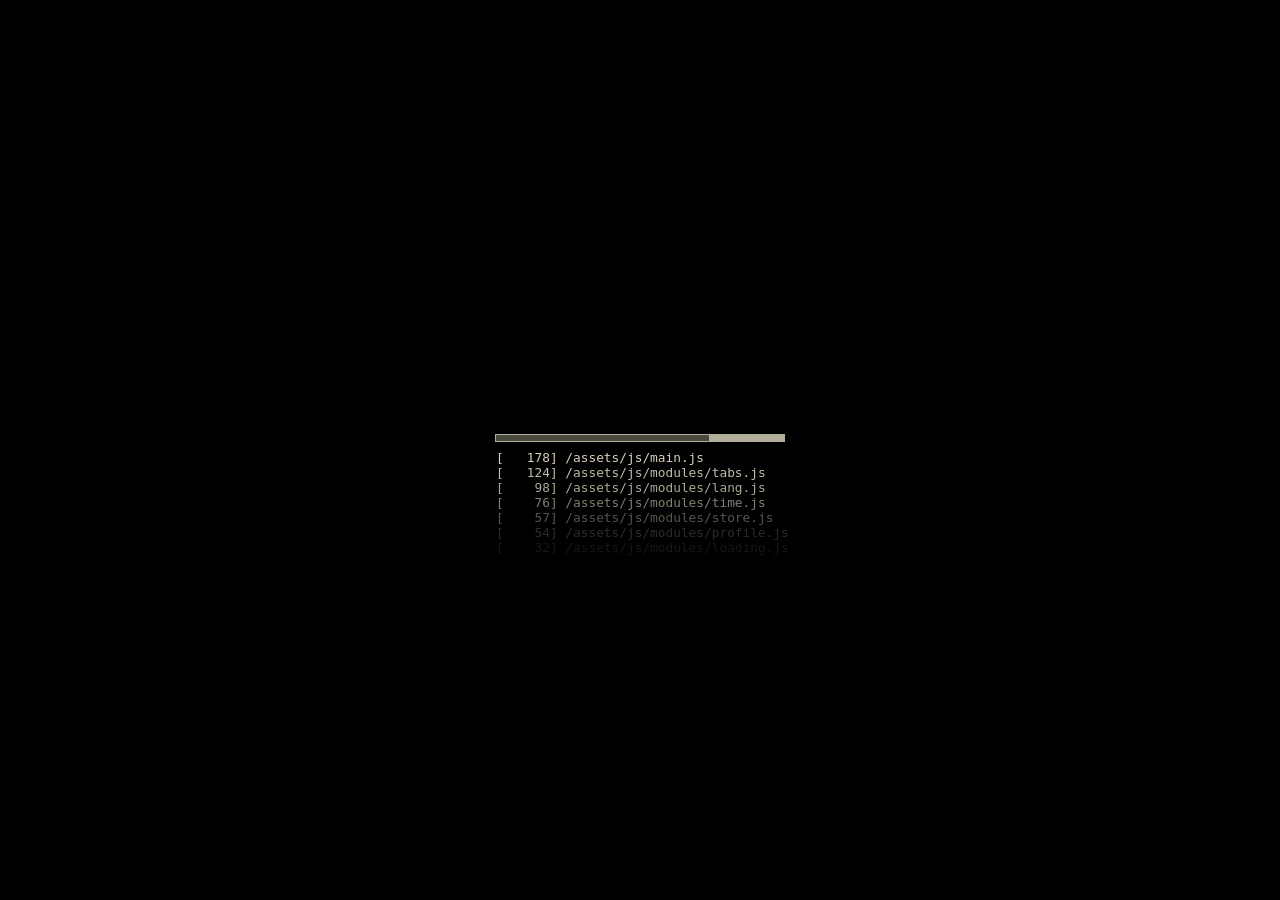
==== commit 46ebef63: "fix: remove sandbox attribute from resume iframe for improved functionality" ====
--- a/index.html
+++ b/index.html
@@ -253,8 +253,8 @@
         <div class="body paddingless">
           <div class="frame">
             <iframe
-              src="/resume"
-              sandbox="allow-same-origin allow-scripts"
+              id="resume-iframe"
+              src="/resume/resume.html"
               style="height: 1102px;"
               class="visible">
             </iframe>
@@ -264,6 +264,52 @@
     </section>
 
     <section class="extended social" data-tab-content="social" style="display:none;">
+
+      <div class="metadata">
+        <div></div>
+        <div class="languages">
+          <div class="active" data-lang="en">🇺🇸</div>
+          <div data-lang="pt">🇧🇷</div>
+        </div>
+      </div>
+
+      <article class="about">
+        <div class="body">
+          <span data-en="You can find me on the following social networks."
+                data-pt="Você pode me encontrar nas seguintes redes sociais.">
+            You can find me on the following social networks.
+          </span>
+        </div>
+      </article>
+
+      <div class="links">
+
+        <a href="https://github.com/thttp" target="_blank">
+          <article>
+            <div class="header">GitHub</div>
+            <div class="body">
+              <svg xmlns="http://www.w3.org/2000/svg" viewBox="0 0 512 512">
+                <path d="M335 499c14 0 12 17 12 17H165s-2-17 12-17c13 0 16-6 16-12l-1-50c-71 16-86-28-86-28-12-30-28-37-28-37-24-16 1-16 1-16 26 2 40 26 40 26 22 39 59 28 74 22 2-17 9-28 16-35-57-6-116-28-116-126 0-28 10-51 26-69-3-6-11-32 3-67 0 0 21-7 70 26 42-12 86-12 128 0 49-33 70-26 70-26 14 35 6 61 3 67 16 18 26 41 26 69 0 98-60 120-117 126 10 8 18 24 18 48l-1 70c0 6 3 12 16 12z"></path>
+              </svg>
+            </div>
+          </article>
+        </a>
+
+        <a href="https://www.linkedin.com/in/thtpps" target="_blank">
+          <article>
+            <div class="header">LinkedIn</div>
+            <div class="body">
+              <svg xmlns="http://www.w3.org/2000/svg" viewBox="0 0 512 512">
+                <circle fill="#0077B5" cx="142" cy="138" r="37"></circle>
+                <path stroke="#0077B5" stroke-width="66" d="M244 194v198M142 194v198"></path>
+                <path fill="#0077B5" d="M276 282c0-20 13-40 36-40 24 0 33 18 33 45v105h66V279c0-61-32-89-76-89-34 0-51 19-59 32"></path>
+              </svg>
+            </div>
+          </article>
+        </a>
+
+      </div>
+
     </section>
 
   </main>
